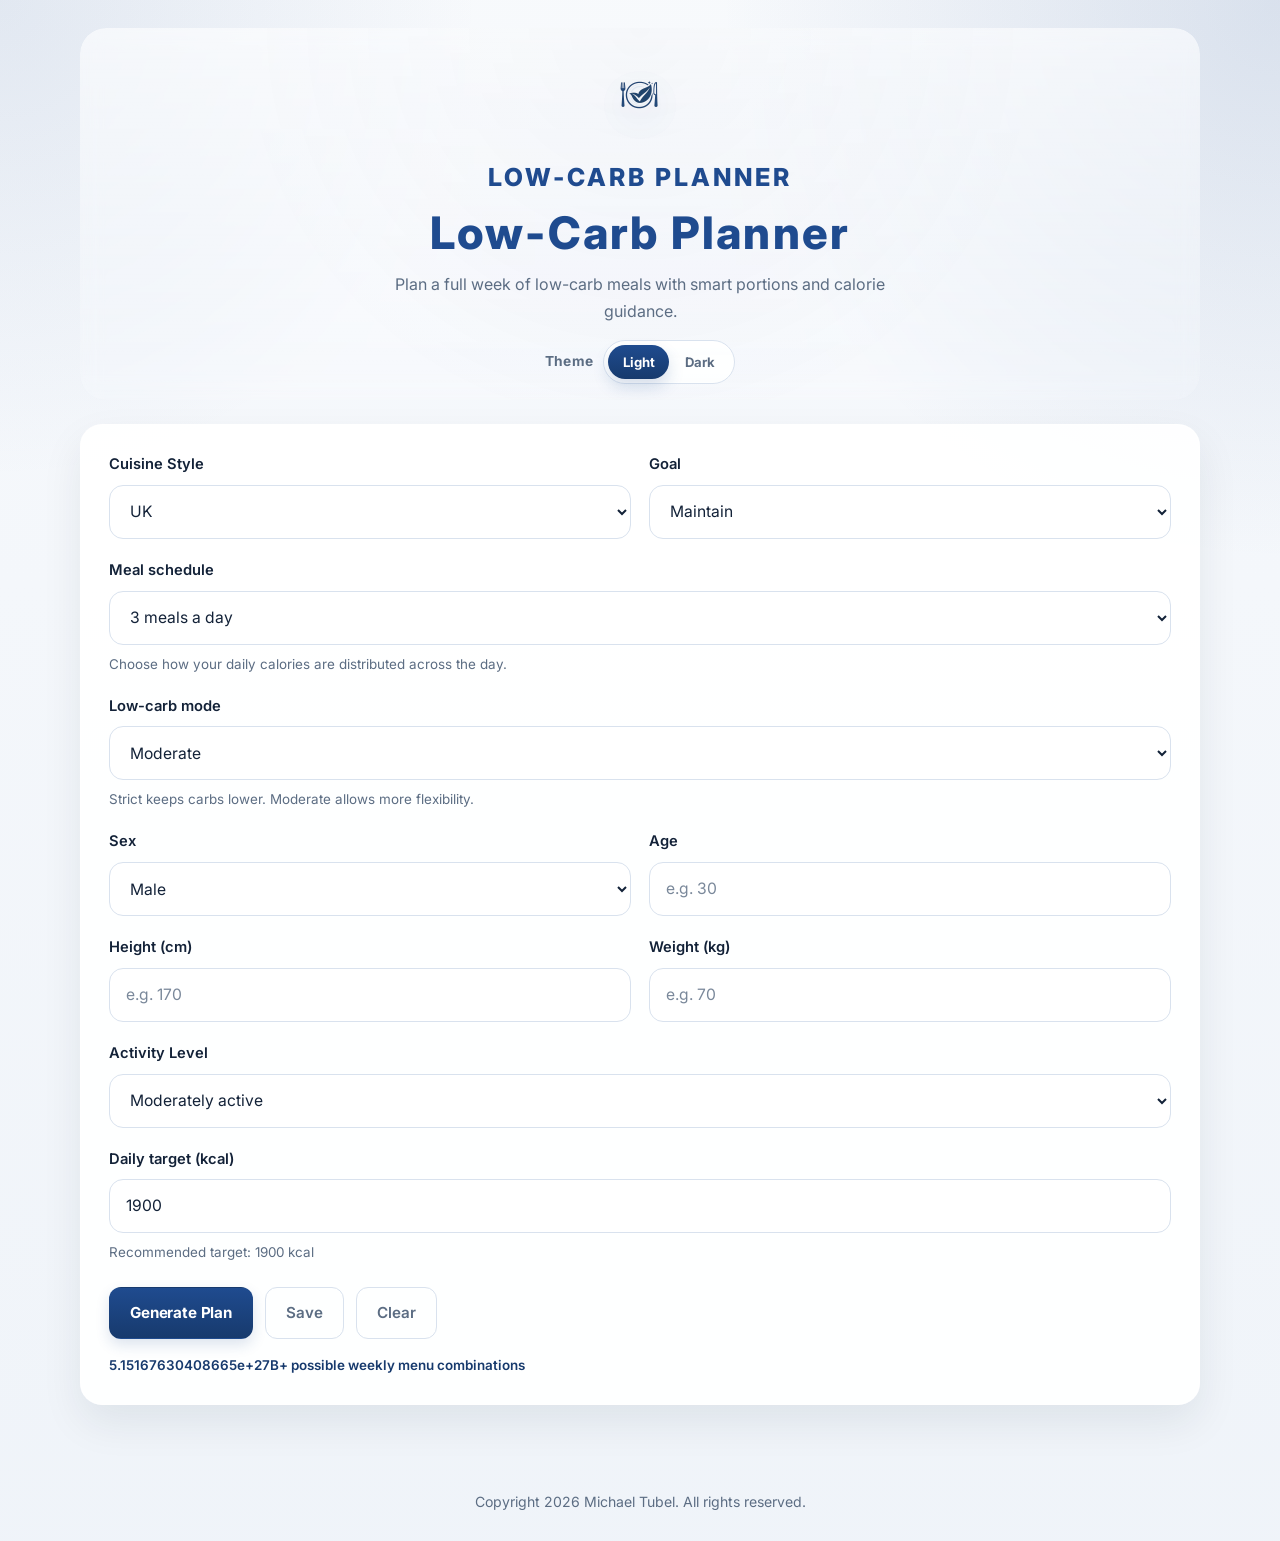
==== index.html @ 9870ae58 "Add files via upload" ====
<!doctype html>
<html lang="en">
<head>
  <meta charset="UTF-8">
  <meta name="viewport" content="width=device-width, initial-scale=1.0, viewport-fit=cover">
  <title>Low-Carb Weekly Planner</title>

  <!-- PWA Manifest -->
  <link rel="manifest" href="manifest.json">
  <meta name="theme-color" content="#1f4b8f">

  <!-- iOS PWA Support -->
  <meta name="apple-mobile-web-app-capable" content="yes">
  <meta name="apple-mobile-web-app-status-bar-style" content="black-translucent">
  <meta name="apple-mobile-web-app-title" content="LC Planner">
  <link rel="apple-touch-icon" href="icon.png">
  <link rel="preconnect" href="https://fonts.googleapis.com">
  <link rel="preconnect" href="https://fonts.gstatic.com" crossorigin>
  <link href="https://fonts.googleapis.com/css2?family=Inter:wght@400;500;600;700;800&display=swap" rel="stylesheet">
  <link rel="stylesheet" href="styles.css">
</head>
<body>
  <main class="app-shell">
    <header class="hero">
      <p class="eyebrow">
        <img src="icon.png" alt="Planner icon" class="eyebrow-icon">
        <span>Low-Carb Planner</span>
      </p>
      <h1></h1>
      <p class="subtitle">
        Plan a full week of low-carb meals with smart portions and calorie guidance.
      </p>

      <div class="theme-toggle" role="group" aria-label="Theme">
        <span class="theme-toggle-label">Theme</span>
        <button id="themeToggle" type="button" class="theme-toggle-btn" aria-pressed="false">
          <span class="theme-toggle-track">
            <span class="theme-toggle-option theme-light">Light</span>
            <span class="theme-toggle-option theme-dark">Dark</span>
            <span class="theme-toggle-thumb" aria-hidden="true"></span>
          </span>
        </button>
      </div>

    </header>

    <section class="controls" aria-label="Planner controls">
      <div class="controls-row">
        <div class="field-group">
          <label for="country">Cuisine Style</label>
          <select id="country" name="country">
            <option value="Australia">Australia</option>
            <option value="Canada">Canada</option>
            <option value="China">China</option>
            <option value="India">India</option>
            <option value="Japan">Japan</option>
            <option value="Korean">Korean</option>
            <option value="Mediterranean">Mediterranean</option>
            <option value="Philippines">Philippines</option>
            <option value="US">US</option>
            <option value="UK" selected>UK</option>
          </select>
        </div>

        <div class="field-group">
          <label for="goal">Goal</label>
          <select id="goal" name="goal">
            <option value="Lose weight">Lose weight</option>
            <option value="Maintain" selected>Maintain</option>
            <option value="Gain muscle">Gain muscle</option>
          </select>
        </div>
      </div>



      <div class="controls-row single-column">
        <div class="field-group">
          <label for="mealSchedule">Meal schedule</label>
          <select id="mealSchedule" name="mealSchedule">
            <option value="3" selected>3 meals a day</option>
            <option value="2">2 meals a day</option>
            <option value="1">OMAD (1 meal a day)</option>
          </select>
          <p class="hint" id="mealScheduleHint">Choose how your daily calories are distributed across the day.</p>
        </div>
      </div>

      <div class="controls-row single-column">
        <div class="field-group">
          <label for="carbMode">Low-carb mode</label>
          <select id="carbMode" name="carbMode">
            <option value="strict">Strict</option>
            <option value="moderate" selected>Moderate</option>
          </select>
          <p class="hint" id="carbModeHint">Strict keeps carbs lower. Moderate allows more flexibility.</p>
        </div>
      </div>


      <div class="controls-row">
        <div class="field-group">
          <label for="sex">Sex</label>
          <select id="sex" name="sex">
            <option value="male">Male</option>
            <option value="female">Female</option>
          </select>
        </div>

        <div class="field-group">
          <label for="age">Age</label>
          <input id="age" name="age" type="number" min="15" max="80" step="1" placeholder="e.g. 30">
        </div>
      </div>

      <div class="controls-row">
        <div class="field-group">
          <label for="height">Height (cm)</label>
          <input id="height" name="height" type="number" min="120" max="230" step="1" placeholder="e.g. 170">
        </div>

        <div class="field-group">
          <label for="weight">Weight (kg)</label>
          <input id="weight" name="weight" type="number" min="35" max="250" step="0.1" placeholder="e.g. 70">
        </div>
      </div>

      <div class="controls-row single-column">
        <div class="field-group">
          <label for="activity">Activity Level</label>
          <select id="activity" name="activity">
            <option value="1.2">Sedentary</option>
            <option value="1.375">Lightly active</option>
            <option value="1.55" selected>Moderately active</option>
            <option value="1.725">Very active</option>
          </select>
        </div>
      </div>

      <div id="bmiResult" class="bmi-result hidden" aria-live="polite"></div>

      <div class="controls-row single-column">
        <div class="field-group">
          <label for="dailyTarget">Daily target (kcal)</label>
          <input
            id="dailyTarget"
            name="dailyTarget"
            type="number"
            min="1000"
            max="3500"
            step="10"
            placeholder="Auto-calculated based on your goal"
          >
          <p class="hint" id="recommendedTargetText">We’ll suggest a calorie target based on your goal.</p>
        </div>
      </div>

      <div class="button-row">
        <button id="generateBtn" type="button">Generate Plan</button>
        <button id="savePrefBtn" type="button" class="secondary">Save</button>
        <button id="clearPrefBtn" type="button" class="secondary">Clear</button>
      </div>
      <p class="hint plan-count-hint" id="planCountHint">100+ possible weekly menu combinations</p>
    </section>

    <div class="day-filter hidden" id="dayFilter">
      <button class="filter-btn active" data-day="All">All Week</button>
      <button class="filter-btn" data-day="Monday">Mon</button>
      <button class="filter-btn" data-day="Tuesday">Tue</button>
      <button class="filter-btn" data-day="Wednesday">Wed</button>
      <button class="filter-btn" data-day="Thursday">Thu</button>
      <button class="filter-btn" data-day="Friday">Fri</button>
      <button class="filter-btn" data-day="Saturday">Sat</button>
      <button class="filter-btn" data-day="Sunday">Sun</button>
    </div>

    <section id="summary" class="summary hidden" aria-live="polite"></section>

    <section id="macroSummary" class="macro-summary hidden" aria-live="polite"></section>
    <div id="printArea">
      <section id="planOutput" class="plan-grid"></section>
      <section id="groceryOutput" class="grocery hidden"></section>
    </div>
  </main>

  <footer class="site-footer">
    <p>Copyright 2026 Michael Tubel. All rights reserved.</p>
  </footer>

  <script src="app.js"></script>
  <script>
    if ('serviceWorker' in navigator) {
      window.addEventListener('load', () => {
        navigator.serviceWorker.register('./service-worker.js')
          .catch(err => console.warn('SW registration failed:', err));
      });
    }
  </script>
</body>
</html>
---- styles.css ----
:root {
  --bg: #f4f7fb;
  --bg-soft: #edf2f8;
  --surface: #ffffff;
  --surface-muted: #f7f9fc;
  --ink: #132238;
  --muted: #5c6d83;
  --muted-2: #7a889a;
  --line: #d9e2ee;
  --line-strong: #c8d5e4;
  --accent: #1f4b8f;
  --accent-strong: #173a6d;
  --accent-soft: #eef4ff;
  --shadow-sm: 0 8px 22px rgba(19, 34, 56, 0.05);
  --shadow-md: 0 18px 42px rgba(19, 34, 56, 0.08);
  --radius-lg: 22px;
  --radius-md: 16px;
  --radius-sm: 12px;
  --meal-breakfast-accent: #b5842c;
  --meal-lunch-accent: #2c7a58;
  --meal-dinner-accent: #355f9d;
}


:root[data-theme="dark"] {
  --bg: #0d1522;
  --bg-soft: #152033;
  --surface: #132033;
  --surface-muted: #19283d;
  --ink: #edf3ff;
  --muted: #9fb0c8;
  --muted-2: #7e90a9;
  --line: #273650;
  --line-strong: #354867;
  --accent: #7daeff;
  --accent-strong: #5f96ef;
  --accent-soft: #182742;
  --shadow-sm: 0 10px 24px rgba(0, 0, 0, 0.28);
  --shadow-md: 0 20px 48px rgba(0, 0, 0, 0.34);
  --meal-breakfast-accent: #d7a448;
  --meal-lunch-accent: #4fb48a;
  --meal-dinner-accent: #7daeff;
}

* {
  box-sizing: border-box;
}

html {
  scroll-behavior: smooth;
}

body {
  margin: 0;
  min-height: 100vh;
  font-family: "Inter", sans-serif;
  color: var(--ink);
  background:
    radial-gradient(circle at top left, color-mix(in srgb, var(--accent) 10%, transparent), transparent 24%),
    radial-gradient(circle at top right, color-mix(in srgb, var(--accent) 14%, transparent), transparent 28%),
    linear-gradient(180deg, color-mix(in srgb, var(--bg) 70%, white 30%) 0%, var(--bg) 38%, color-mix(in srgb, var(--bg-soft) 65%, var(--bg) 35%) 100%);
  line-height: 1.55;
  transition: background-color 180ms ease, color 180ms ease;
}

.app-shell {
  width: min(1120px, calc(100vw - 32px));
  margin: 28px auto 40px;
}

.hero {
  position: relative;
  overflow: hidden;
  padding: 22px 14px 16px;
  margin-bottom: 24px;
  text-align: center;
  border-radius: 26px;
  backdrop-filter: saturate(115%) blur(10px);
  -webkit-backdrop-filter: saturate(115%) blur(10px);
}

.hero::before {
  content: "";
  position: absolute;
  inset: 0;
  border-radius: inherit;
  background:
    linear-gradient(180deg, rgba(255, 255, 255, 0.62), rgba(255, 255, 255, 0.18)),
    radial-gradient(circle at top center, rgba(31, 75, 143, 0.08), transparent 60%);
  pointer-events: none;
}

.hero > * {
  position: relative;
  z-index: 1;
}

.eyebrow {
  display: inline-flex;
  flex-direction: column;
  align-items: center;
  justify-content: center;
  gap: 12px;
  margin: 0 0 14px;
  letter-spacing: 0.12em;
  text-transform: uppercase;
  font-size: clamp(1.05rem, 2.4vw, 1.55rem);
  font-weight: 800;
  color: var(--accent);
}

.eyebrow-icon {
  width: 96px;
  height: 96px;
  padding: 0;
  object-fit: contain;
  opacity: 0.96;
  filter: drop-shadow(0 10px 20px rgba(31, 75, 143, 0.14));
}

.hero h1 {
  margin: 0;
  font-size: clamp(1.95rem, 3.8vw, 2.8rem);
  line-height: 1.04;
  font-weight: 800;
  letter-spacing: 0.05em;
  color: var(--accent);
}

.subtitle {
  margin: 14px auto 0;
  max-width: 54ch;
  font-size: 1rem;
  color: var(--muted);
  line-height: 1.66;
  text-align: center;
}

.controls,
.grocery,
.day-card,
.summary {
  background: rgba(255, 255, 255, 0.92);
  border: 1px solid rgba(255, 255, 255, 0.82);
  box-shadow: var(--shadow-md);
}

.controls {
  display: flex;
  flex-direction: column;
  gap: 20px;
  padding: 28px;
  border-radius: var(--radius-lg);
}

.controls-row {
  display: grid;
  grid-template-columns: repeat(2, minmax(0, 1fr));
  gap: 18px;
}

.controls-row.single-column {
  grid-template-columns: 1fr;
}

.field-group {
  display: flex;
  flex-direction: column;
  gap: 9px;
}

label {
  font-size: 0.92rem;
  font-weight: 600;
  color: var(--ink);
}

input,
select,
button {
  font: inherit;
}

input,
select {
  width: 100%;
  min-height: 54px;
  padding: 0 16px;
  border-radius: 14px;
  border: 1px solid var(--line);
  background: var(--surface);
  color: var(--ink);
  font-size: 0.98rem;
  transition: border-color 140ms ease, box-shadow 140ms ease, background-color 140ms ease;
}

input::placeholder {
  color: var(--muted-2);
}

input:hover,
select:hover {
  border-color: var(--line-strong);
}

input:focus,
select:focus,
button:focus-visible {
  outline: none;
  border-color: rgba(31, 75, 143, 0.46);
  box-shadow: 0 0 0 4px rgba(31, 75, 143, 0.11);
}

.hint {
  margin: 0;
  font-size: 0.84rem;
  color: var(--muted);
}

.plan-count-hint {
  margin-top: -4px;
  font-weight: 600;
  color: var(--accent-strong);
}

.button-row {
  display: flex;
  flex-wrap: wrap;
  gap: 12px;
  padding-top: 4px;
}

button {
  min-height: 52px;
  padding: 0 20px;
  border-radius: 12px;
  border: 1px solid transparent;
  background: var(--accent);
  color: #fff;
  font-size: 0.95rem;
  font-weight: 600;
  cursor: pointer;
  box-shadow: 0 6px 14px rgba(31, 75, 143, 0.15);
  transition: transform 140ms ease, box-shadow 140ms ease, opacity 140ms ease, background-color 140ms ease;
}

#generateBtn {
  font-weight: 700;
  letter-spacing: -0.01em;
  background: linear-gradient(180deg, var(--accent), var(--accent-strong));
}

button:hover:not(:disabled) {
  transform: translateY(-1px);
  box-shadow: 0 10px 18px rgba(31, 75, 143, 0.18);
}

button:disabled {
  opacity: 0.45;
  cursor: not-allowed;
  box-shadow: none;
}

button.secondary {
  background: transparent;
  border: 1px solid var(--line);
  color: var(--muted);
  box-shadow: none;
}

button.secondary:hover:not(:disabled) {
  border-color: var(--accent);
  color: var(--accent);
  background: var(--accent-soft);
  box-shadow: none;
}

.summary {
  margin-top: 24px;
  padding: 14px 18px;
  border-radius: 16px;
  color: var(--accent-strong);
  font-size: 0.94rem;
  font-weight: 600;
}

.plan-grid {
  margin-top: 24px;
  display: grid;
  grid-template-columns: repeat(auto-fit, minmax(300px, 1fr));
  gap: 18px;
}

.day-card {
  position: relative;
  overflow: hidden;
  display: flex;
  flex-direction: column;
  gap: 14px;
  padding: 24px;
  border-radius: var(--radius-lg);
}

.day-card::before {
  content: "";
  position: absolute;
  inset: 0 auto 0 0;
  width: 4px;
  background: linear-gradient(180deg, rgba(31, 75, 143, 0.9), rgba(31, 75, 143, 0.22));
}

.day-card h3 {
  margin: 0;
  padding-right: 18px;
  font-size: clamp(1.35rem, 2vw, 1.65rem);
  line-height: 1.18;
  letter-spacing: -0.03em;
  font-weight: 700;
}

.meal-block {
  position: relative;
  margin: 0;
  padding: 16px;
  border: 1px solid var(--line);
  border-radius: 18px;
  background: #ffffff;
  box-shadow: 0 1px 0 rgba(255, 255, 255, 0.75);
}

.meal-block::before {
  content: "";
  position: absolute;
  inset: 0 0 auto 0;
  height: 3px;
  border-radius: 18px 18px 0 0;
  background: var(--line-strong);
}

.meal-block.breakfast {
  background: linear-gradient(180deg, rgba(245, 238, 220, 0.44), rgba(255, 255, 255, 0.98) 52%);
}

.meal-block.lunch {
  background: linear-gradient(180deg, rgba(225, 242, 233, 0.5), rgba(255, 255, 255, 0.98) 52%);
}

.meal-block.dinner {
  background: linear-gradient(180deg, rgba(230, 238, 252, 0.55), rgba(255, 255, 255, 0.98) 52%);
}

.meal-block.breakfast::before {
  background: var(--meal-breakfast-accent);
}

.meal-block.lunch::before {
  background: var(--meal-lunch-accent);
}

.meal-block.dinner::before {
  background: var(--meal-dinner-accent);
}

.meal-header {
  display: flex;
  align-items: center;
  gap: 12px;
  margin-bottom: 10px;
  font-size: 1rem;
  font-weight: 700;
  letter-spacing: -0.01em;
}



.meal-name {
  margin: 0;
  font-size: 1rem;
  line-height: 1.65;
  color: var(--ink);
}

.meal-meta {
  margin-top: 12px;
  display: flex;
  flex-wrap: wrap;
  gap: 8px;
}

.meta-pill {
  display: inline-flex;
  align-items: center;
  min-height: 34px;
  padding: 0 12px;
  border-radius: 999px;
  background: rgba(243, 246, 251, 0.92);
  color: var(--muted);
  font-size: 0.83rem;
  font-weight: 600;
  letter-spacing: -0.01em;
  border: 1px solid rgba(217, 226, 238, 0.75);
}

.daily-total {
  margin-top: 2px;
  padding: 16px 18px;
  border-radius: 18px;
  border: 1px solid var(--line);
  background: linear-gradient(180deg, rgba(255,255,255,0.98), rgba(238,244,255,0.68));
}

.daily-total-value {
  margin: 0;
  font-size: 1.05rem;
  font-weight: 800;
  letter-spacing: -0.02em;
}

.daily-total-status {
  margin: 6px 0 0;
  font-size: 0.84rem;
  font-weight: 600;
}

.daily-total-status.within {
  color: #1f6b45;
}

.daily-total-status.over {
  color: #9b4f18;
}

.grocery {
  margin-top: 28px;
  padding: 22px;
  border-radius: var(--radius-lg);
}

.grocery h2 {
  margin: 0 0 16px;
  font-size: clamp(1.4rem, 2vw, 1.7rem);
  line-height: 1.2;
  letter-spacing: -0.02em;
}

.grocery-grid {
  display: grid;
  grid-template-columns: repeat(auto-fit, minmax(200px, 1fr));
  gap: 18px;
}

.grocery-col {
  padding: 16px;
  border: 1px solid var(--line);
  border-radius: var(--radius-md);
  background: var(--surface-muted);
}

.grocery-col h3 {
  margin: 0 0 10px;
  font-size: 1rem;
  font-weight: 700;
  letter-spacing: -0.01em;
}

.grocery-col ul {
  margin: 0;
  padding-left: 1.05rem;
  color: var(--muted);
  font-size: 0.93rem;
  line-height: 1.72;
}

.hidden {
  display: none;
}

.day-filter {
  display: flex;
  flex-wrap: wrap;
  gap: 8px;
  padding: 16px 0 4px;
  margin: 0 0 8px;
}

.filter-btn {
  padding: 8px 16px;
  min-height: auto;
  border: 1px solid var(--line-strong);
  border-radius: 999px;
  background: var(--surface);
  color: var(--muted);
  font-size: 0.85rem;
  font-weight: 600;
  cursor: pointer;
  box-shadow: none;
}

.filter-btn:hover {
  border-color: var(--accent);
  color: var(--accent);
  background: var(--accent-soft);
}

.filter-btn.active {
  background: var(--accent);
  border-color: var(--accent);
  color: #fff;
  box-shadow: 0 2px 8px rgba(31, 75, 143, 0.18);
}

.day-card-header {
  display: flex;
  align-items: center;
  justify-content: space-between;
  margin-bottom: 12px;
}

.day-card-header h3 {
  margin: 0;
}

.regen-btn {
  min-height: auto;
  padding: 7px 13px;
  border: 1px solid var(--line-strong);
  border-radius: 999px;
  background: var(--surface);
  color: var(--muted);
  font-size: 0.78rem;
  font-weight: 600;
  cursor: pointer;
  white-space: nowrap;
  box-shadow: none;
}

.regen-btn:hover {
  border-color: var(--accent);
  color: var(--accent);
  background: var(--accent-soft);
}

.grocery-add-row {
  display: flex;
  gap: 6px;
  margin-top: 10px;
}

.grocery-add-input {
  flex: 1;
  padding: 10px 12px;
  min-height: 40px;
  border: 1px solid var(--line-strong);
  border-radius: 10px;
  font-family: inherit;
  font-size: 0.83rem;
  color: var(--ink);
  background: var(--surface);
  outline: none;
}

.grocery-add-input:focus {
  border-color: var(--accent);
}

.grocery-add-btn {
  min-height: 40px;
  padding: 0 12px;
  border: 1px solid var(--accent);
  border-radius: 10px;
  background: var(--accent);
  color: #fff;
  font-size: 0.83rem;
  font-weight: 600;
  cursor: pointer;
}

.grocery-add-btn:hover {
  background: var(--accent-strong);
  border-color: var(--accent-strong);
}

@media print {
  body {
    background: #fff;
  }

  .hero,
  .controls,
  .day-filter,
  #summary,
  .regen-btn,
  .grocery-add-row {
    display: none !important;
  }

  .app-shell {
    width: 100%;
    max-width: 100%;
    padding: 0;
    box-shadow: none;
  }

  #printArea {
    display: block;
  }

  .plan-grid {
    display: grid;
    grid-template-columns: repeat(2, 1fr);
    gap: 12px;
  }

  .day-card {
    break-inside: avoid;
    box-shadow: none;
    border: 1px solid #ccc;
    border-radius: 8px;
    padding: 12px;
  }

  .grocery {
    display: block !important;
    box-shadow: none;
    border: 1px solid #ccc;
  }

  .grocery-grid {
    display: grid;
    grid-template-columns: repeat(2, 1fr);
    gap: 12px;
  }

  a,
  button {
    display: none !important;
  }
}

@media (max-width: 1024px) {
  .app-shell {
    width: min(100vw - 24px, 1080px);
  }

  .plan-grid {
    grid-template-columns: repeat(auto-fit, minmax(280px, 1fr));
  }
}

@media (max-width: 820px) {
  .app-shell {
    margin: 18px auto 30px;
  }

  .controls-row {
    grid-template-columns: 1fr;
  }
}

@media (max-width: 640px) {
  body {
    line-height: 1.5;
  }

  .app-shell {
    width: min(100vw - 16px, 100%);
    margin: 12px auto 22px;
  }

  .hero {
    padding: 18px 10px 14px;
    margin-bottom: 20px;
  }

  .eyebrow {
    gap: 10px;
    margin-bottom: 10px;
    font-size: 1rem;
  }

  .eyebrow-icon {
    width: 72px;
    height: 72px;
  }

  .hero h1 {
    font-size: 1.9rem;
    letter-spacing: 0.04em;
  }

  .subtitle {
    margin-top: 12px;
    font-size: 0.95rem;
  }

  .controls,
  .day-card,
  .grocery {
    padding: 18px;
    border-radius: 20px;
  }

  .button-row {
    display: grid;
    grid-template-columns: 1fr;
  }

  .button-row button {
    width: 100%;
  }

  .plan-grid,
  .grocery-grid {
    grid-template-columns: 1fr;
    gap: 14px;
  }

  .meal-block {
    padding: 15px 14px 14px;
    border-radius: 16px;
  }

  .meal-header {
    gap: 9px;
    margin-bottom: 8px;
    font-size: 0.95rem;
  }



  .meal-name {
    font-size: 0.96rem;
  }

  .meta-pill {
    font-size: 0.79rem;
  }

  .daily-total {
    padding: 13px 14px;
  }
}

/* Calculator fields */
input[type="number"]::-webkit-outer-spin-button,
input[type="number"]::-webkit-inner-spin-button {
  margin: 0;
}

button,
input,
select {
  -webkit-tap-highlight-color: transparent;
}

.summary.hidden,
.grocery.hidden,
.day-filter.hidden {
  display: none;
}

@media (max-width: 640px) {
  .summary {
    font-size: 0.9rem;
    padding: 13px 14px;
  }

  .day-card-header {
    align-items: flex-start;
    gap: 10px;
  }

  .regen-btn {
    padding-inline: 11px;
  }
}

.macro-summary {
  margin-top: 16px;
  display: grid;
  grid-template-columns: repeat(4, minmax(0, 1fr));
  gap: 12px;
}

.macro-card {
  padding: 16px;
  border-radius: var(--radius-md);
  background: rgba(255, 255, 255, 0.92);
  border: 1px solid rgba(255, 255, 255, 0.82);
  box-shadow: var(--shadow-sm);
}

.macro-label {
  margin: 0 0 8px;
  font-size: 0.8rem;
  font-weight: 600;
  color: var(--muted);
  letter-spacing: 0.02em;
  text-transform: uppercase;
}

.macro-value {
  margin: 0;
  font-size: 1.15rem;
  font-weight: 800;
  color: var(--ink);
  letter-spacing: -0.02em;
}

.macro-subtext {
  margin: 6px 0 0;
  font-size: 0.84rem;
  color: var(--muted);
}

.meal-header {
  display: flex;
  align-items: center;
  gap: 12px;
  margin-bottom: 10px;
  font-size: 1rem;
  font-weight: 700;
  letter-spacing: -0.01em;
}

.meal-icon {
  display: inline-grid;
  place-items: center;
  width: 38px;
  height: 38px;
  flex: 0 0 38px;
  border-radius: 12px;
  border: 1px solid rgba(19, 34, 56, 0.08);
  background: rgba(255,255,255,0.86);
  box-shadow: inset 0 1px 0 rgba(255,255,255,0.9);
}

.meal-icon svg {
  width: 18px;
  height: 18px;
  stroke: currentColor;
  stroke-width: 2;
  stroke-linecap: round;
  stroke-linejoin: round;
  fill: none;
}

.meal-block.breakfast .meal-icon {
  color: var(--meal-breakfast-accent);
  background: rgba(181, 132, 44, 0.14);
  border-color: rgba(19, 34, 56, 0.06);
}

.meal-block.lunch .meal-icon {
  color: var(--meal-lunch-accent);
  background: rgba(44, 122, 88, 0.14);
  border-color: rgba(19, 34, 56, 0.06);
}

.meal-block.dinner .meal-icon {
  color: var(--meal-dinner-accent);
  background: rgba(53, 95, 157, 0.15);
  border-color: rgba(19, 34, 56, 0.06);
}

@media (max-width: 820px) {
  .macro-summary {
    grid-template-columns: repeat(2, minmax(0, 1fr));
  }
}

@media (max-width: 640px) {
  .macro-summary {
    grid-template-columns: 1fr 1fr;
    gap: 10px;
    margin-top: 14px;
  }

  .macro-card {
    padding: 14px;
  }

  .macro-value {
    font-size: 1.02rem;
  }
}


.schedule-note {
  margin: 2px 0 0;
  font-size: 0.84rem;
  color: var(--muted);
}

@media (max-width: 640px) {
  .schedule-note {
    font-size: 0.8rem;
  }
}


.theme-toggle {
  margin-top: 16px;
  display: inline-flex;
  align-items: center;
  gap: 10px;
}

.theme-toggle-label {
  font-size: 0.86rem;
  font-weight: 700;
  color: var(--muted);
  letter-spacing: 0.02em;
}

.theme-toggle-btn {
  min-height: auto;
  padding: 0;
  border: 0;
  background: transparent;
  box-shadow: none;
}

.theme-toggle-btn:hover:not(:disabled) {
  transform: none;
  box-shadow: none;
}

.theme-toggle-track {
  position: relative;
  display: grid;
  grid-template-columns: 1fr 1fr;
  align-items: center;
  width: 132px;
  padding: 4px;
  border-radius: 999px;
  border: 1px solid var(--line);
  background: color-mix(in srgb, var(--surface) 88%, transparent);
  box-shadow: inset 0 1px 0 rgba(255, 255, 255, 0.45);
}

.theme-toggle-option {
  position: relative;
  z-index: 1;
  display: inline-flex;
  justify-content: center;
  align-items: center;
  min-height: 34px;
  font-size: 0.82rem;
  font-weight: 700;
  color: var(--muted);
  transition: color 160ms ease;
}

.theme-toggle-thumb {
  position: absolute;
  top: 4px;
  left: 4px;
  width: calc(50% - 4px);
  height: calc(100% - 8px);
  border-radius: 999px;
  background: linear-gradient(180deg, var(--accent), var(--accent-strong));
  box-shadow: 0 8px 16px rgba(31, 75, 143, 0.18);
  transition: transform 180ms ease;
}

:root[data-theme="light"] .theme-light,
:root:not([data-theme="dark"]) .theme-light,
:root[data-theme="dark"] .theme-dark {
  color: #ffffff;
}

:root[data-theme="dark"] .theme-toggle-thumb {
  transform: translateX(100%);
  box-shadow: 0 10px 18px rgba(0, 0, 0, 0.28);
}

:root[data-theme="dark"] .theme-toggle-track {
  box-shadow: inset 0 1px 0 rgba(255, 255, 255, 0.03);
}

:root[data-theme="dark"] .controls,
:root[data-theme="dark"] .grocery,
:root[data-theme="dark"] .day-card,
:root[data-theme="dark"] .summary,
:root[data-theme="dark"] .macro-card,
:root[data-theme="dark"] .bmi-result {
  background: rgba(19, 32, 51, 0.92);
  border-color: rgba(125, 174, 255, 0.08);
}

:root[data-theme="dark"] .hero::before {
  background:
    linear-gradient(180deg, rgba(255, 255, 255, 0.03), rgba(255, 255, 255, 0.01)),
    radial-gradient(circle at top center, rgba(125, 174, 255, 0.12), transparent 60%);
}

:root[data-theme="dark"] .hero h1 {
  color: #dce9ff;
}

:root[data-theme="dark"] input,
:root[data-theme="dark"] select,
:root[data-theme="dark"] .filter-btn,
:root[data-theme="dark"] .regen-btn,
:root[data-theme="dark"] .grocery-add-input {
  background: var(--surface-muted);
  color: var(--ink);
  border-color: var(--line);
}

:root[data-theme="dark"] button.secondary {
  color: var(--ink);
  border-color: var(--line);
  background: transparent;
}

:root[data-theme="dark"] .meal-block {
  border-color: var(--line);
  box-shadow: none;
}

:root[data-theme="dark"] .meal-block.breakfast {
  background: linear-gradient(180deg, rgba(215, 164, 72, 0.12), rgba(25, 40, 61, 0.96) 54%);
}

:root[data-theme="dark"] .meal-block.lunch {
  background: linear-gradient(180deg, rgba(79, 180, 138, 0.12), rgba(25, 40, 61, 0.96) 54%);
}

:root[data-theme="dark"] .meal-block.dinner {
  background: linear-gradient(180deg, rgba(125, 174, 255, 0.12), rgba(25, 40, 61, 0.96) 54%);
}

:root[data-theme="dark"] .meal-icon {
  background: rgba(255, 255, 255, 0.04);
  border-color: rgba(125, 174, 255, 0.12);
  box-shadow: none;
}

:root[data-theme="dark"] .meal-block.breakfast .meal-icon {
  background: rgba(215, 164, 72, 0.14);
}

:root[data-theme="dark"] .meal-block.lunch .meal-icon {
  background: rgba(79, 180, 138, 0.14);
}

:root[data-theme="dark"] .meal-block.dinner .meal-icon {
  background: rgba(125, 174, 255, 0.16);
}

:root[data-theme="dark"] .meta-pill,
:root[data-theme="dark"] .daily-total {
  background: rgba(255, 255, 255, 0.04);
  border-color: rgba(125, 174, 255, 0.12);
  color: var(--ink);
}

.bmi-result {
  margin-top: -4px;
  padding: 14px 16px;
  border-radius: 16px;
  background: rgba(255, 255, 255, 0.92);
  border: 1px solid var(--line);
  color: var(--muted);
  box-shadow: var(--shadow-sm);
}

.bmi-result strong {
  color: var(--ink);
}

.bmi-value-row {
  display: flex;
  align-items: center;
  justify-content: space-between;
  gap: 12px;
  margin-bottom: 6px;
}

.bmi-title {
  font-size: 0.84rem;
  font-weight: 700;
  letter-spacing: 0.03em;
  text-transform: uppercase;
  color: var(--muted);
}

.bmi-value {
  font-size: 1.05rem;
  font-weight: 800;
  color: var(--ink);
}

.bmi-suggestion {
  margin: 0;
  font-size: 0.9rem;
  line-height: 1.55;
}

.bmi-result.underweight {
  border-color: rgba(213, 170, 74, 0.55);
}

.bmi-result.normal {
  border-color: rgba(79, 180, 138, 0.55);
}

.bmi-result.overweight {
  border-color: rgba(217, 140, 76, 0.6);
}

.bmi-result.obese {
  border-color: rgba(217, 76, 76, 0.62);
}

.site-footer {
  width: min(1120px, calc(100vw - 32px));
  margin: 0 auto 28px;
  padding: 6px 8px 0;
  text-align: center;
}

.site-footer p {
  margin: 0;
  color: var(--muted);
  font-size: 0.88rem;
}

@media (max-width: 820px) {
  .macro-summary {
    grid-template-columns: repeat(2, minmax(0, 1fr));
  }
}

@media (max-width: 640px) {
  .theme-toggle {
    margin-top: 14px;
  }

  .theme-toggle-track {
    width: 124px;
  }

  .theme-toggle-option {
    min-height: 32px;
    font-size: 0.78rem;
  }

  .summary {
    font-size: 0.9rem;
    padding: 13px 14px;
  }

  .day-card-header {
    align-items: flex-start;
    gap: 10px;
  }

  .regen-btn {
    padding-inline: 11px;
  }

  .macro-summary {
    grid-template-columns: 1fr 1fr;
    gap: 10px;
    margin-top: 14px;
  }

  .macro-card {
    padding: 14px;
  }

  .macro-value {
    font-size: 1.02rem;
  }

  .schedule-note {
    font-size: 0.8rem;
  }

  .bmi-result {
    padding: 13px 14px;
    border-radius: 14px;
  }

  .bmi-value-row {
    align-items: flex-start;
    flex-direction: column;
    gap: 4px;
    margin-bottom: 8px;
  }

  .bmi-suggestion {
    font-size: 0.86rem;
  }

  .site-footer {
    width: min(100vw - 16px, 100%);
    margin-bottom: 22px;
  }

  .site-footer p {
    font-size: 0.82rem;
  }
}
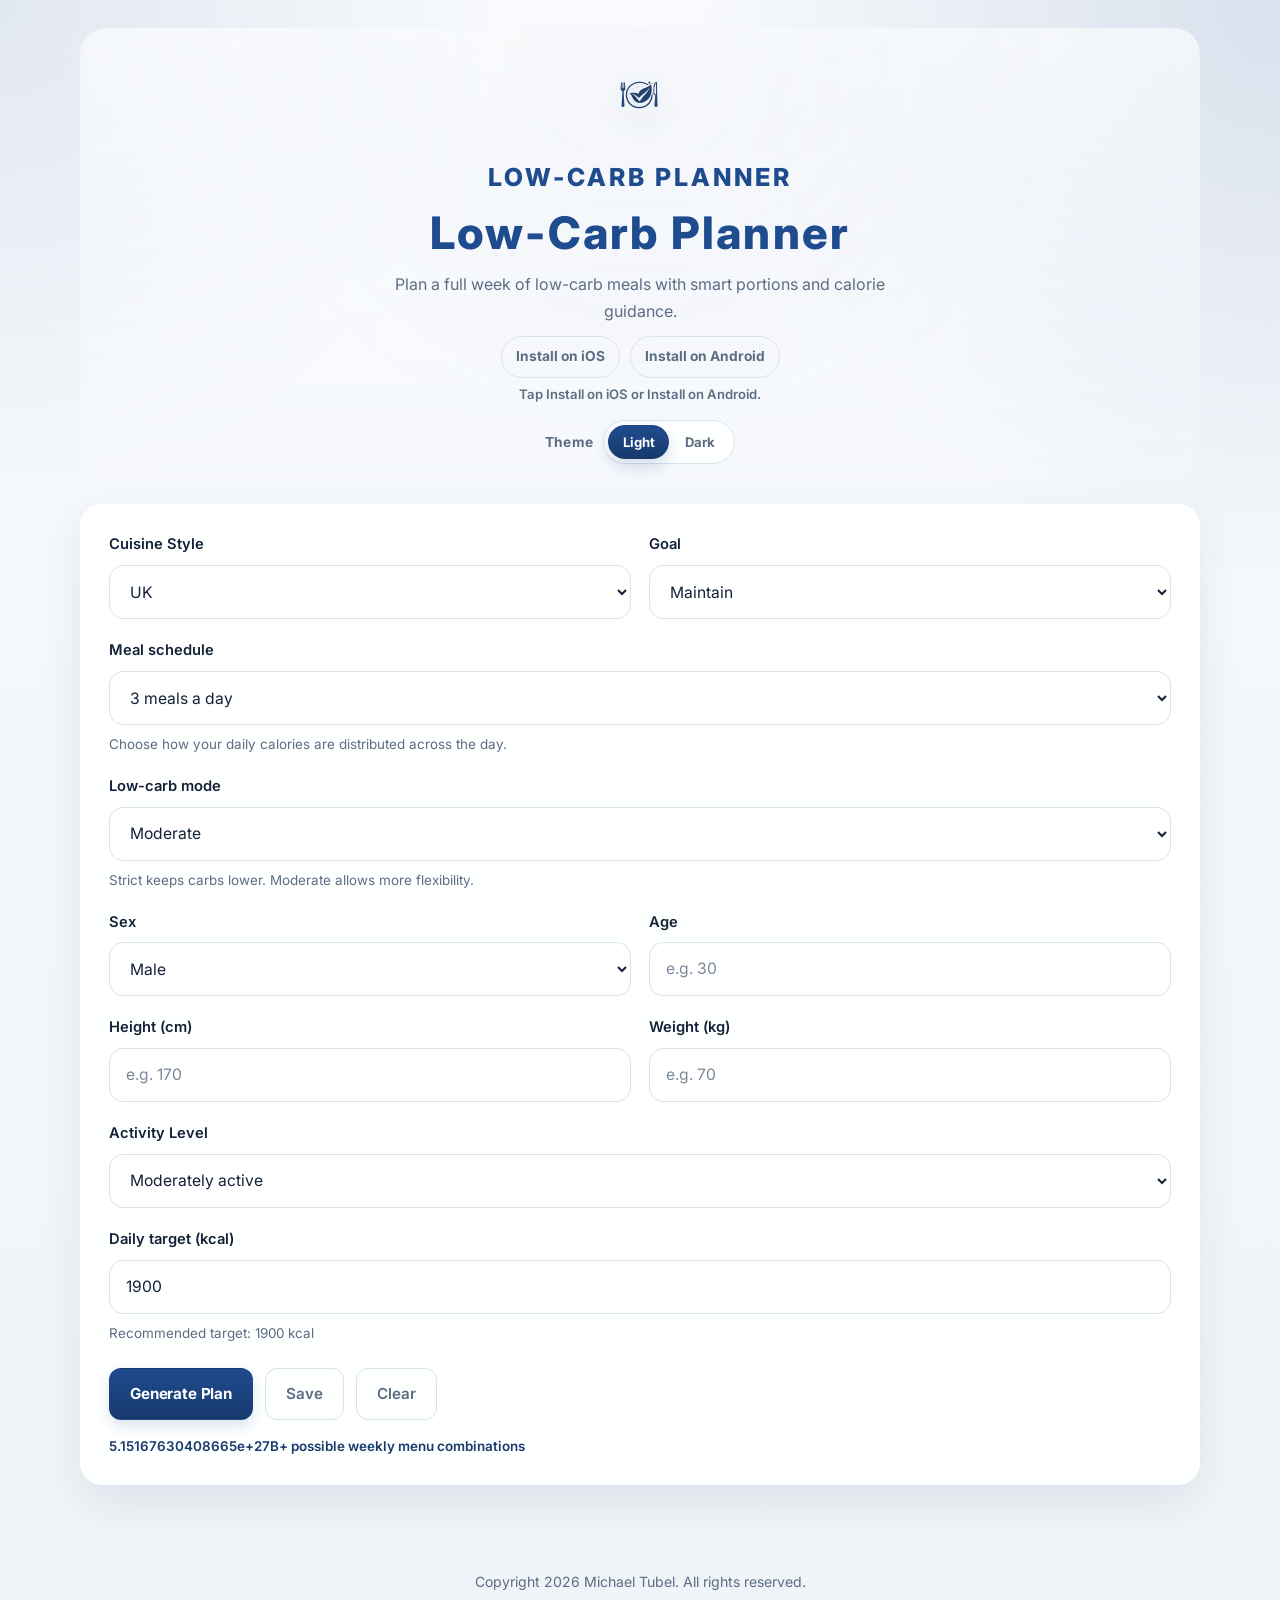
==== commit 084dd2ba: "Add visible iOS and Android install buttons" ====
--- a/index.html
+++ b/index.html
@@ -4,12 +4,8 @@
   <meta charset="UTF-8">
   <meta name="viewport" content="width=device-width, initial-scale=1.0, viewport-fit=cover">
   <title>Low-Carb Weekly Planner</title>
-
-  <!-- PWA Manifest -->
   <link rel="manifest" href="manifest.json">
   <meta name="theme-color" content="#1f4b8f">
-
-  <!-- iOS PWA Support -->
   <meta name="apple-mobile-web-app-capable" content="yes">
   <meta name="apple-mobile-web-app-status-bar-style" content="black-translucent">
   <meta name="apple-mobile-web-app-title" content="LC Planner">
@@ -30,6 +26,15 @@
       <p class="subtitle">
         Plan a full week of low-carb meals with smart portions and calorie guidance.
       </p>
+      <p class="ios-install-hint hidden" id="iosInstallHint" role="status" aria-live="polite">
+        iPhone tip: Open in Safari, tap Share, then Add to Home Screen.
+        <button id="dismissIosInstallHint" type="button" class="hint-dismiss" aria-label="Dismiss install tip">Dismiss</button>
+      </p>
+      <div class="install-actions" aria-label="Install actions">
+        <button id="installIosBtn" type="button" class="secondary install-btn">Install on iOS</button>
+        <button id="installAndroidBtn" type="button" class="secondary install-btn">Install on Android</button>
+      </div>
+      <p class="install-status" id="installStatus" aria-live="polite"></p>
 
       <div class="theme-toggle" role="group" aria-label="Theme">
         <span class="theme-toggle-label">Theme</span>
--- a/styles.css
+++ b/styles.css
@@ -136,6 +136,69 @@
   text-align: center;
 }
 
+.ios-install-hint {
+  margin: 14px auto 0;
+  width: min(680px, 100%);
+  padding: 10px 12px;
+  border: 1px solid color-mix(in srgb, var(--accent) 22%, var(--line));
+  border-radius: 12px;
+  background: color-mix(in srgb, var(--accent-soft) 70%, #ffffff 30%);
+  color: var(--accent-strong);
+  font-size: 0.86rem;
+  font-weight: 600;
+  display: flex;
+  align-items: center;
+  justify-content: center;
+  flex-wrap: wrap;
+  gap: 10px;
+}
+
+.hint-dismiss {
+  min-height: 30px;
+  padding: 0 10px;
+  border-radius: 999px;
+  border: 1px solid var(--line);
+  background: var(--surface);
+  color: var(--muted);
+  font-size: 0.78rem;
+  font-weight: 600;
+  box-shadow: none;
+}
+
+.hint-dismiss:hover:not(:disabled) {
+  transform: none;
+  box-shadow: none;
+  border-color: var(--accent);
+  color: var(--accent);
+}
+
+.install-actions {
+  margin: 12px auto 2px;
+  width: min(680px, 100%);
+  display: flex;
+  gap: 10px;
+  justify-content: center;
+  flex-wrap: wrap;
+}
+
+.install-btn {
+  min-height: 42px;
+  padding: 0 14px;
+  border-radius: 999px;
+  font-size: 0.86rem;
+  font-weight: 700;
+}
+
+.install-status {
+  margin: 6px auto 0;
+  min-height: 1.2em;
+  width: min(680px, 100%);
+  text-align: center;
+  color: var(--muted);
+  font-size: 0.82rem;
+  font-weight: 600;
+}
+
 .controls,
 .grocery,
 .day-card,
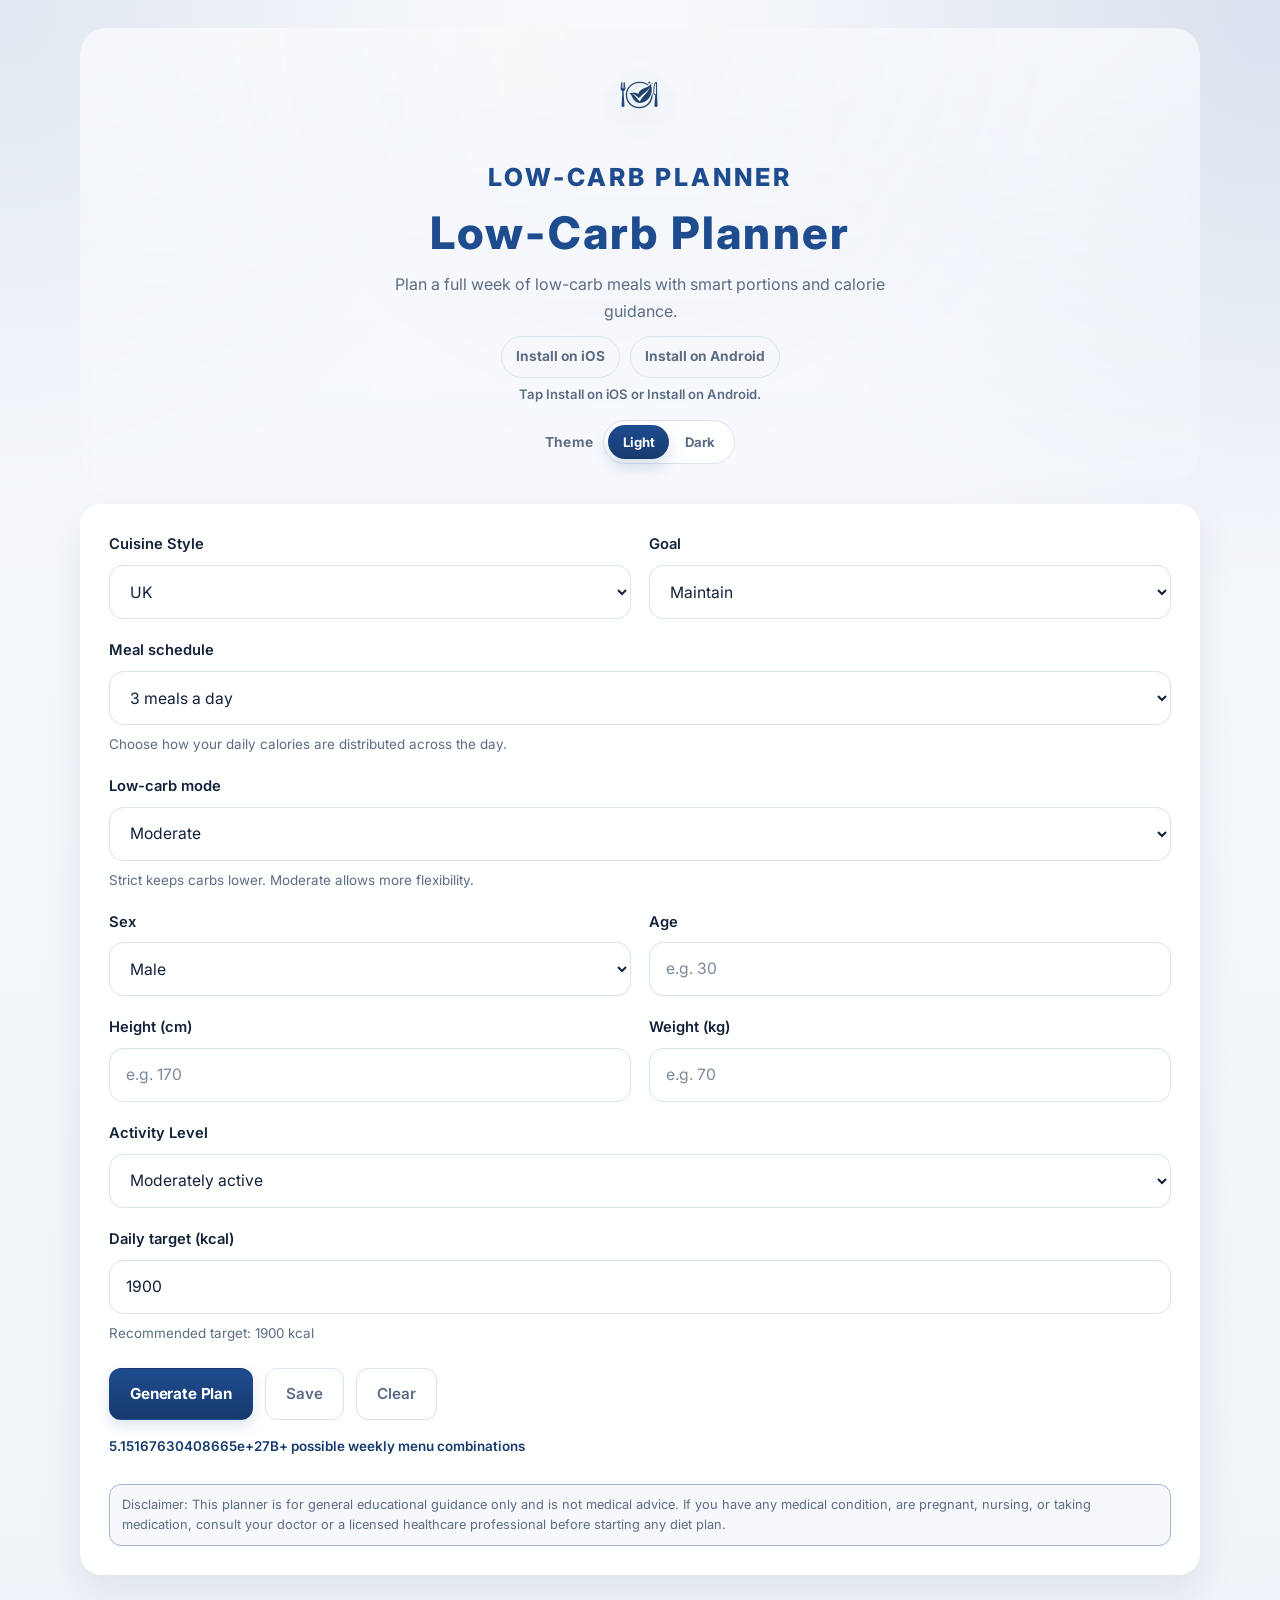
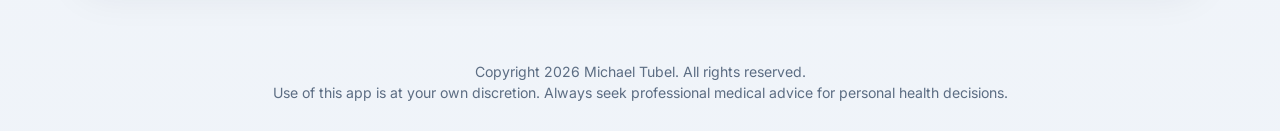
==== commit dd211499: "Add medical guidance disclaimer for legal safety" ====
--- a/index.html
+++ b/index.html
@@ -14,6 +14,7 @@
   <link rel="preconnect" href="https://fonts.gstatic.com" crossorigin>
   <link href="https://fonts.googleapis.com/css2?family=Inter:wght@400;500;600;700;800&display=swap" rel="stylesheet">
   <link rel="stylesheet" href="styles.css">
+  <script src="https://cdn.sheetjs.com/xlsx-latest/package/dist/xlsx.full.min.js"></script>
 </head>
 <body>
   <main class="app-shell">
@@ -166,6 +167,10 @@
         <button id="clearPrefBtn" type="button" class="secondary">Clear</button>
       </div>
       <p class="hint plan-count-hint" id="planCountHint">100+ possible weekly menu combinations</p>
+      <p class="medical-disclaimer" role="note">
+        Disclaimer: This planner is for general educational guidance only and is not medical advice.
+        If you have any medical condition, are pregnant, nursing, or taking medication, consult your doctor or a licensed healthcare professional before starting any diet plan.
+      </p>
     </section>
 
     <div class="day-filter hidden" id="dayFilter">
@@ -182,6 +187,12 @@
     <section id="summary" class="summary hidden" aria-live="polite"></section>
 
     <section id="macroSummary" class="macro-summary hidden" aria-live="polite"></section>
+
+    <div class="export-row hidden" id="exportRow">
+      <button id="exportPdfBtn" type="button" class="secondary export-btn" disabled>Export PDF</button>
+      <button id="exportExcelBtn" type="button" class="secondary export-btn" disabled>Export Excel</button>
+    </div>
+
     <div id="printArea">
       <section id="planOutput" class="plan-grid"></section>
       <section id="groceryOutput" class="grocery hidden"></section>
@@ -190,6 +201,7 @@
 
   <footer class="site-footer">
     <p>Copyright 2026 Michael Tubel. All rights reserved.</p>
+    <p class="footer-disclaimer">Use of this app is at your own discretion. Always seek professional medical advice for personal health decisions.</p>
   </footer>
 
   <script src="app.js"></script>
--- a/styles.css
+++ b/styles.css
@@ -199,6 +199,22 @@
   font-weight: 600;
 }
 
+.export-row {
+  display: flex;
+  flex-wrap: wrap;
+  gap: 10px;
+  margin-top: 20px;
+  justify-content: flex-start;
+}
+
+.export-btn {
+  min-height: 42px;
+  padding: 0 20px;
+  border-radius: 12px;
+  font-size: 0.88rem;
+  font-weight: 700;
+}
+
 .controls,
 .grocery,
 .day-card,
@@ -284,6 +300,17 @@
   margin-top: -4px;
   font-weight: 600;
   color: var(--accent-strong);
+}
+
+.medical-disclaimer {
+  margin: 8px 0 0;
+  padding: 10px 12px;
+  border-radius: 12px;
+  border: 1px solid color-mix(in srgb, var(--line) 70%, var(--accent) 30%);
+  background: color-mix(in srgb, var(--surface-muted) 88%, var(--accent-soft) 12%);
+  color: var(--muted);
+  font-size: 0.8rem;
+  line-height: 1.55;
 }
 
 .button-row {
@@ -653,6 +680,7 @@
   .day-filter,
   #summary,
   .regen-btn,
+  .export-row,
   .grocery-add-row {
     display: none !important;
   }
@@ -1191,6 +1219,12 @@
   font-size: 0.88rem;
 }
 
+.footer-disclaimer {
+  margin-top: 4px;
+  font-size: 0.78rem;
+  line-height: 1.45;
+}
+
 @media (max-width: 820px) {
   .macro-summary {
     grid-template-columns: repeat(2, minmax(0, 1fr));
@@ -1267,5 +1301,9 @@
   .site-footer p {
     font-size: 0.82rem;
   }
-}
-
+
+  .footer-disclaimer {
+    font-size: 0.74rem;
+  }
+}
+
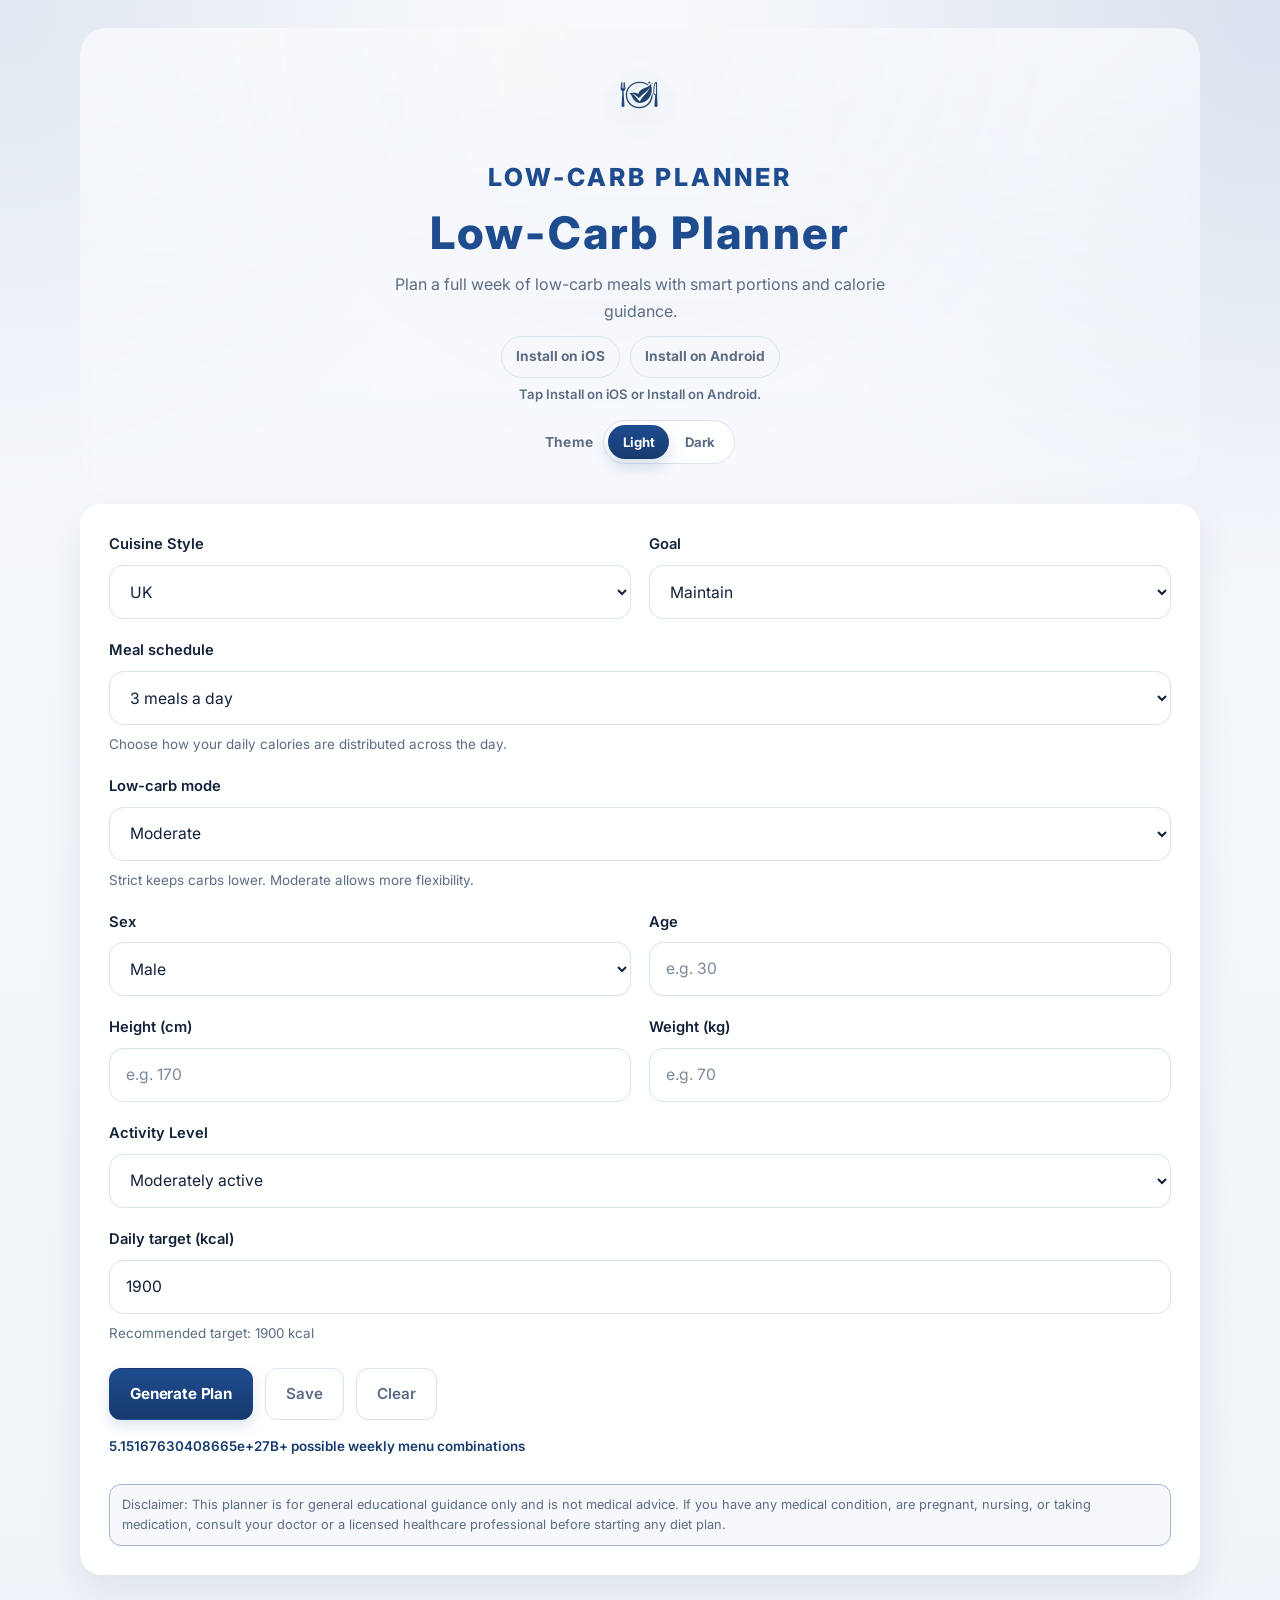
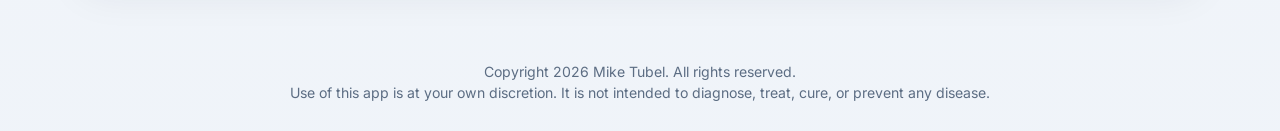
==== commit be204dd1: "Update footer disclaimer and branding" ====
--- a/index.html
+++ b/index.html
@@ -200,8 +200,8 @@
   </main>
 
   <footer class="site-footer">
-    <p>Copyright 2026 Michael Tubel. All rights reserved.</p>
-    <p class="footer-disclaimer">Use of this app is at your own discretion. Always seek professional medical advice for personal health decisions.</p>
+    <p>Copyright 2026 Mike Tubel. All rights reserved.</p>
+    <p class="footer-disclaimer">Use of this app is at your own discretion. It is not intended to diagnose, treat, cure, or prevent any disease.</p>
   </footer>
 
   <script src="app.js"></script>
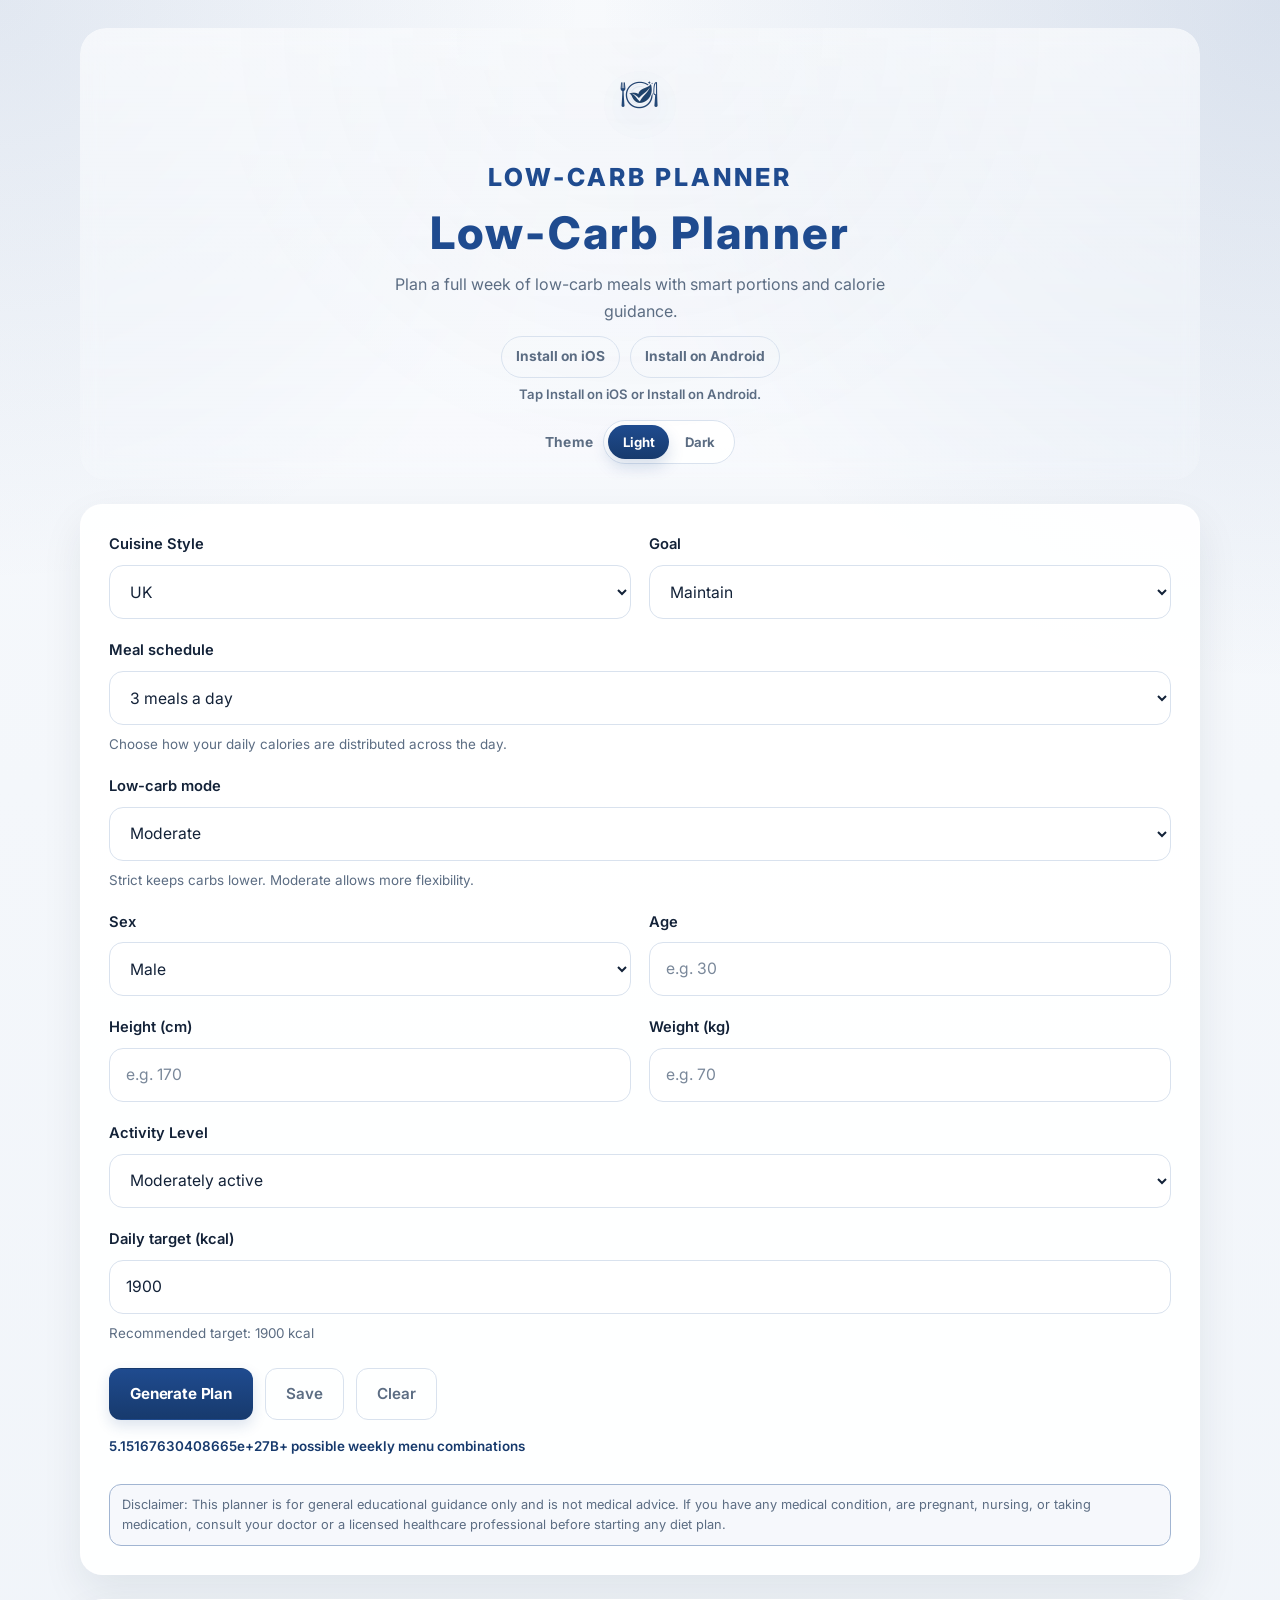
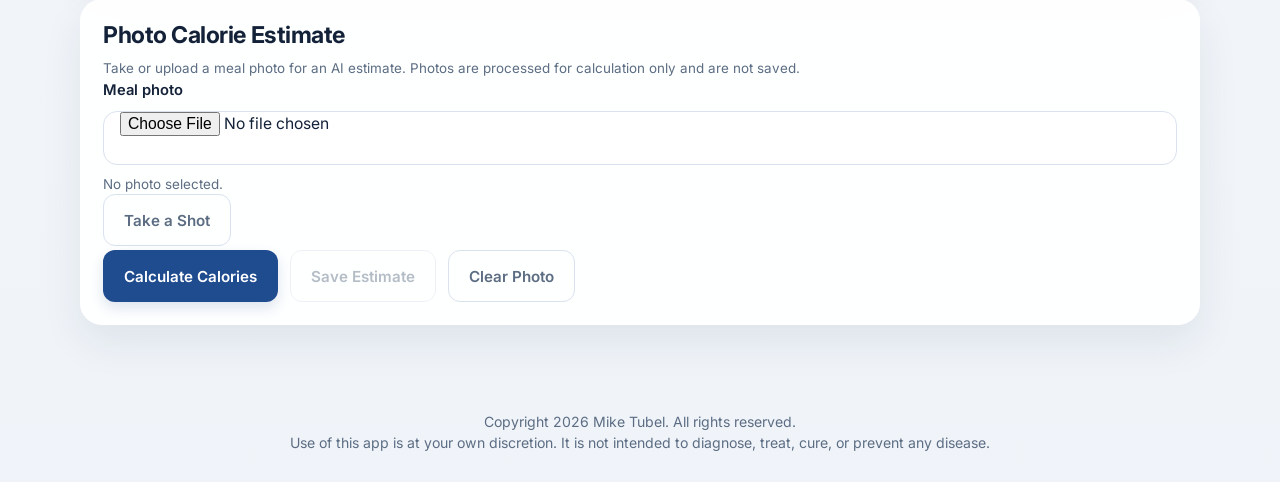
==== commit 0f4c18b4: "Add camera shot calorie estimate UI and analysis endpoint" ====
--- a/index.html
+++ b/index.html
@@ -173,6 +173,32 @@
       </p>
     </section>
 
+    <section class="photo-calorie" aria-label="Photo calorie estimate">
+      <h3>Photo Calorie Estimate</h3>
+      <p class="hint">Take or upload a meal photo for an AI estimate. Photos are processed for calculation only and are not saved.</p>
+
+      <div class="controls-row single-column">
+        <div class="field-group">
+          <label for="mealPhotoInput">Meal photo</label>
+          <input id="mealPhotoInput" type="file" accept="image/*" capture="environment">
+          <p class="hint" id="photoFileHint">No photo selected.</p>
+        </div>
+      </div>
+
+      <div class="button-row photo-input-row">
+        <button id="takeShotBtn" type="button" class="secondary">Take a Shot</button>
+      </div>
+
+      <div class="button-row">
+        <button id="analyzePhotoBtn" type="button">Calculate Calories</button>
+        <button id="savePhotoEstimateBtn" type="button" class="secondary" disabled>Save Estimate</button>
+        <button id="clearPhotoBtn" type="button" class="secondary">Clear Photo</button>
+      </div>
+
+      <div id="photoEstimateResult" class="photo-estimate-result hidden" aria-live="polite"></div>
+      <div id="savedPhotoEstimates" class="saved-photo-estimates hidden"></div>
+    </section>
+
     <div class="day-filter hidden" id="dayFilter">
       <button class="filter-btn active" data-day="All">All Week</button>
       <button class="filter-btn" data-day="Monday">Mon</button>
--- a/styles.css
+++ b/styles.css
@@ -374,6 +374,75 @@
   font-weight: 600;
 }
 
+.photo-calorie {
+  margin-top: 24px;
+  padding: 22px;
+  border-radius: var(--radius-lg);
+  background: rgba(255, 255, 255, 0.92);
+  border: 1px solid rgba(255, 255, 255, 0.82);
+  box-shadow: var(--shadow-md);
+}
+
+.photo-calorie h3 {
+  margin: 0 0 8px;
+  font-size: clamp(1.2rem, 2vw, 1.45rem);
+  line-height: 1.2;
+  letter-spacing: -0.02em;
+}
+
+.photo-input-row {
+  padding-top: 0;
+}
+
+.photo-estimate-result {
+  margin-top: 14px;
+  padding: 12px 14px;
+  border-radius: 12px;
+  border: 1px solid var(--line);
+  background: #ffffff;
+  color: var(--ink);
+}
+
+.photo-estimate-result.error {
+  border-color: rgba(155, 79, 24, 0.35);
+  background: rgba(155, 79, 24, 0.08);
+}
+
+.photo-estimate-main {
+  margin: 0;
+  font-size: 1rem;
+  font-weight: 700;
+  color: var(--accent-strong);
+}
+
+.photo-estimate-detail {
+  margin: 8px 0 0;
+  color: var(--muted);
+  font-size: 0.88rem;
+  line-height: 1.55;
+}
+
+.saved-photo-estimates {
+  margin-top: 14px;
+  padding: 12px 14px;
+  border-radius: 12px;
+  border: 1px solid var(--line);
+  background: #ffffff;
+}
+
+.saved-photo-estimates h4 {
+  margin: 0 0 8px;
+  font-size: 0.98rem;
+}
+
+.saved-photo-estimates ul {
+  margin: 0;
+  padding-left: 1.1rem;
+  color: var(--muted);
+  font-size: 0.86rem;
+  line-height: 1.65;
+}
+
 .plan-grid {
   margin-top: 24px;
   display: grid;
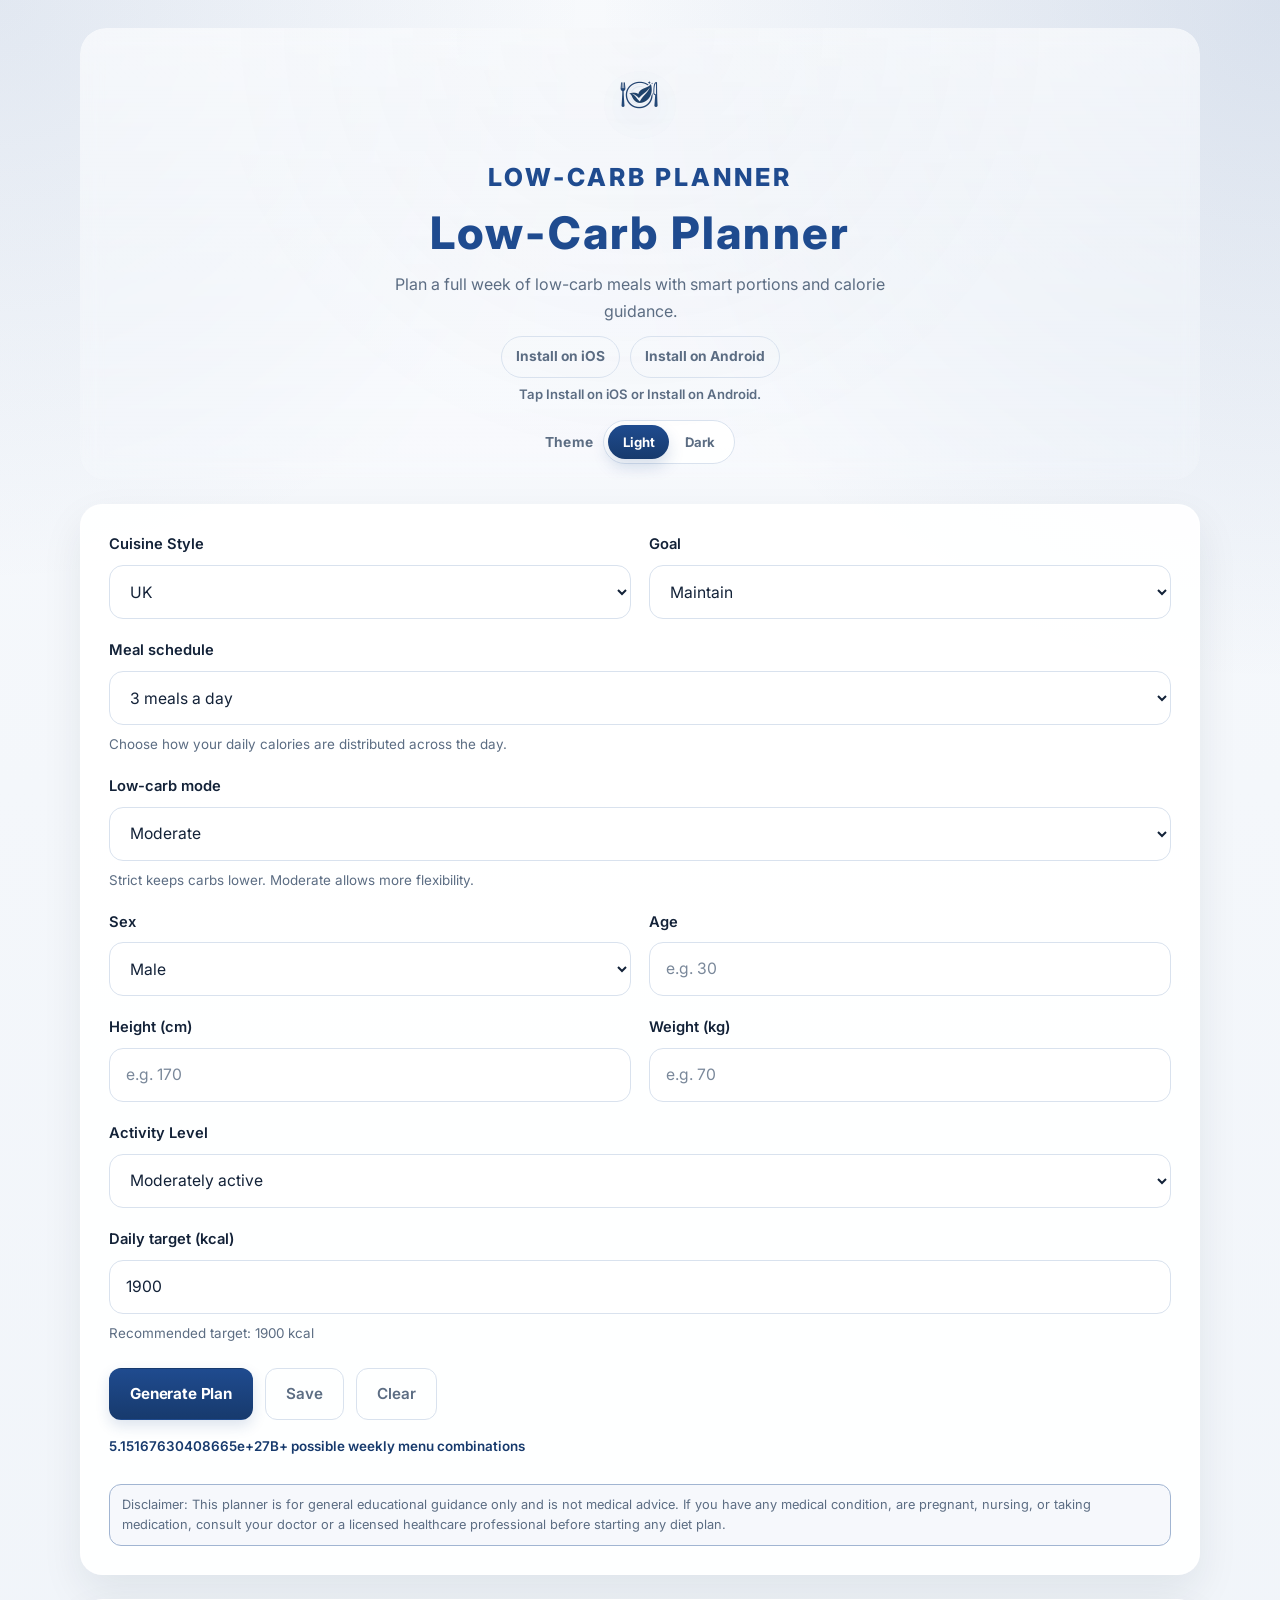
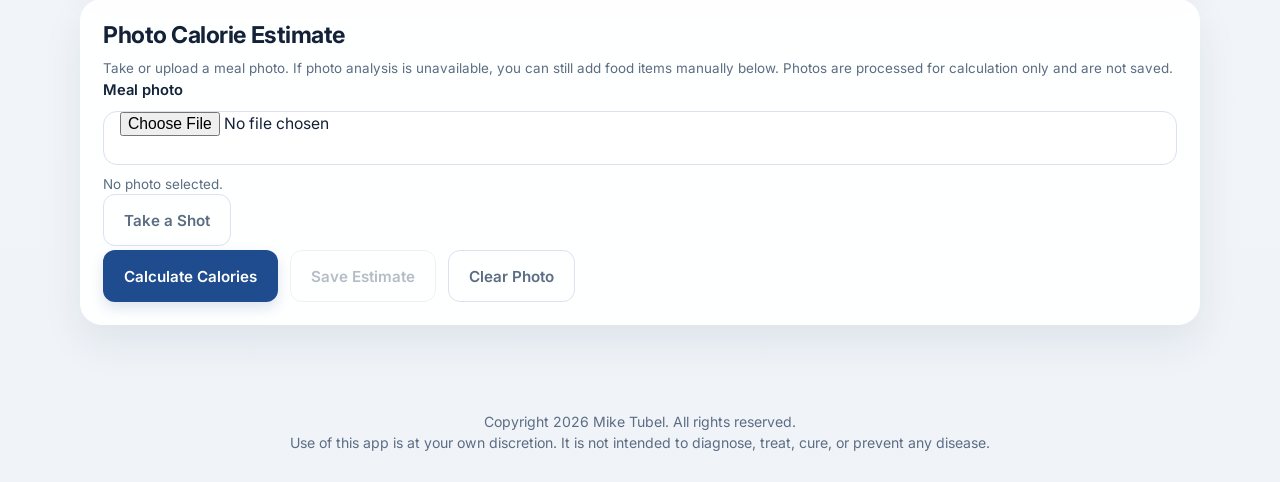
==== commit a27bfce2: "Improve camera fallback flow" ====
--- a/index.html
+++ b/index.html
@@ -175,7 +175,7 @@
 
     <section class="photo-calorie" aria-label="Photo calorie estimate">
       <h3>Photo Calorie Estimate</h3>
-      <p class="hint">Take or upload a meal photo for an AI estimate. Photos are processed for calculation only and are not saved.</p>
+      <p class="hint">Take or upload a meal photo. If photo analysis is unavailable, you can still add food items manually below. Photos are processed for calculation only and are not saved.</p>
 
       <div class="controls-row single-column">
         <div class="field-group">
@@ -197,6 +197,19 @@
 
       <div id="photoEstimateResult" class="photo-estimate-result hidden" aria-live="polite"></div>
       <div id="savedPhotoEstimates" class="saved-photo-estimates hidden"></div>
+
+      <div id="manualPhotoFallback" class="manual-photo-fallback hidden" aria-live="polite">
+        <p class="manual-fallback-title">Photo estimate unavailable. Add up to 10 food items, then tap Estimate From List.</p>
+        <div class="manual-fallback-row">
+          <input id="manualFoodInput" type="text" maxlength="60" placeholder="e.g. grilled chicken" aria-label="Food item">
+          <button id="addManualFoodBtn" type="button" class="secondary">Add Item</button>
+        </div>
+        <p class="hint" id="manualFoodHint">0/10 items added.</p>
+        <ul id="manualFoodList" class="manual-food-list"></ul>
+        <div class="button-row">
+          <button id="estimateManualBtn" type="button">Estimate From List</button>
+        </div>
+      </div>
     </section>
 
     <div class="day-filter hidden" id="dayFilter">
--- a/styles.css
+++ b/styles.css
@@ -422,6 +422,54 @@
   line-height: 1.55;
 }
 
+.manual-photo-fallback {
+  margin-top: 12px;
+  padding: 12px 14px;
+  border: 1px dashed var(--line-strong);
+  border-radius: 12px;
+  background: #ffffff;
+}
+
+.manual-fallback-title {
+  margin: 0 0 8px;
+  font-size: 0.9rem;
+  color: var(--ink);
+  font-weight: 600;
+}
+
+.manual-fallback-row {
+  display: grid;
+  grid-template-columns: 1fr auto;
+  gap: 8px;
+  margin-bottom: 8px;
+}
+
+.manual-fallback-row input {
+  min-height: 44px;
+}
+
+.manual-food-list {
+  margin: 8px 0 10px;
+  padding-left: 1.1rem;
+  color: var(--muted);
+  font-size: 0.9rem;
+}
+
+.manual-food-list li {
+  display: flex;
+  align-items: center;
+  justify-content: space-between;
+  gap: 8px;
+  margin-bottom: 5px;
+}
+
+.manual-food-remove {
+  min-height: auto;
+  padding: 4px 9px;
+  font-size: 0.75rem;
+  border-radius: 8px;
+}
+
 .saved-photo-estimates {
   margin-top: 14px;
   padding: 12px 14px;
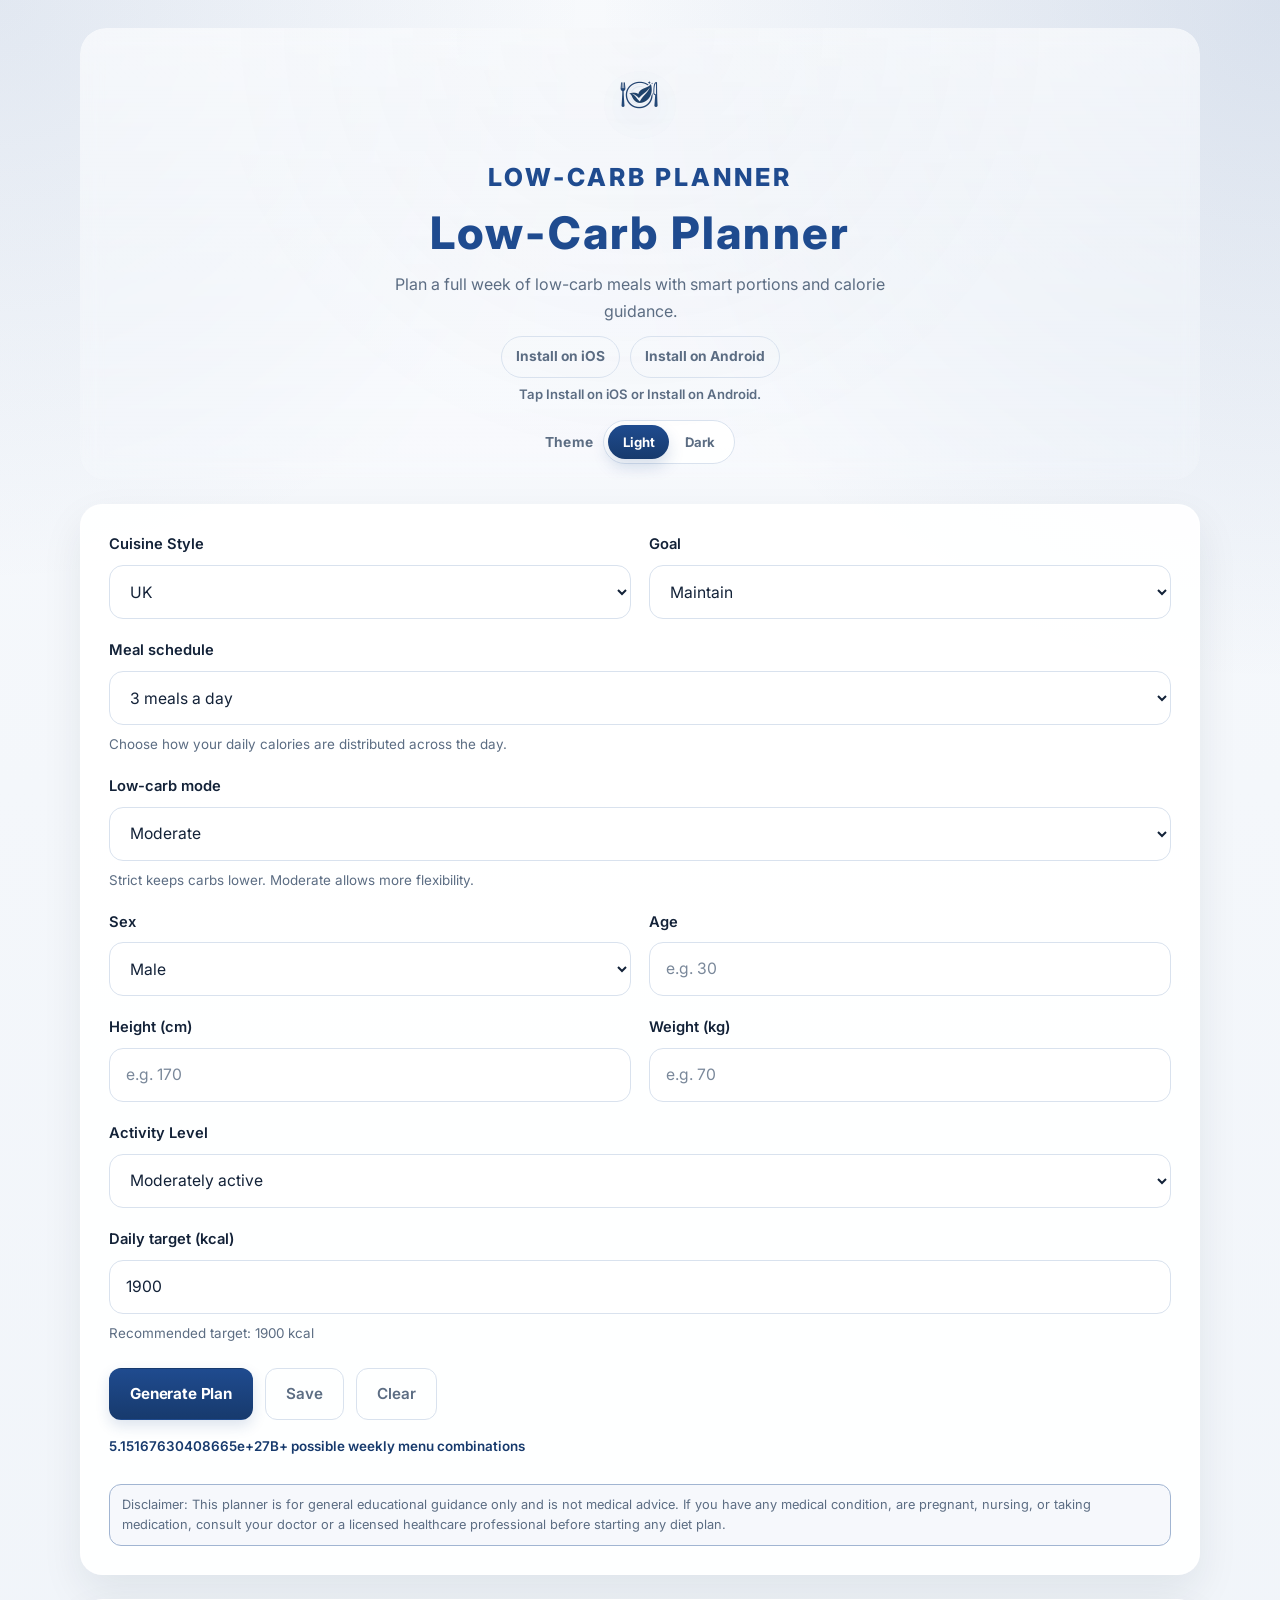
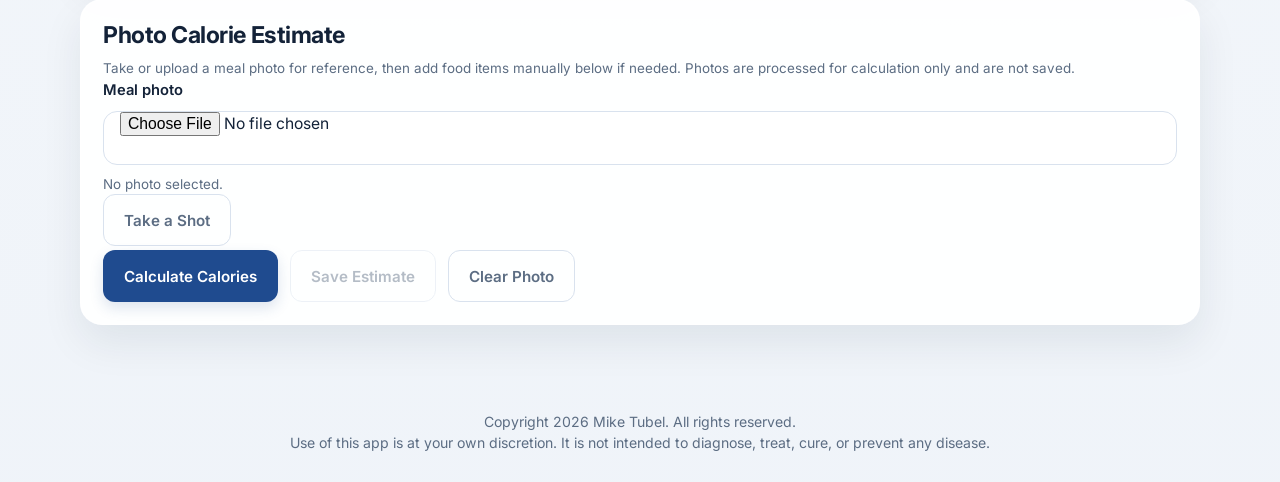
==== commit 06e2b079: "Clarify camera as reference flow" ====
--- a/index.html
+++ b/index.html
@@ -175,7 +175,7 @@
 
     <section class="photo-calorie" aria-label="Photo calorie estimate">
       <h3>Photo Calorie Estimate</h3>
-      <p class="hint">Take or upload a meal photo. If photo analysis is unavailable, you can still add food items manually below. Photos are processed for calculation only and are not saved.</p>
+      <p class="hint">Take or upload a meal photo for reference, then add food items manually below if needed. Photos are processed for calculation only and are not saved.</p>
 
       <div class="controls-row single-column">
         <div class="field-group">
@@ -199,7 +199,7 @@
       <div id="savedPhotoEstimates" class="saved-photo-estimates hidden"></div>
 
       <div id="manualPhotoFallback" class="manual-photo-fallback hidden" aria-live="polite">
-        <p class="manual-fallback-title">Photo estimate unavailable. Add up to 10 food items, then tap Estimate From List.</p>
+        <p class="manual-fallback-title">Use your photo as reference. Add up to 10 food items, then tap Estimate From List.</p>
         <div class="manual-fallback-row">
           <input id="manualFoodInput" type="text" maxlength="60" placeholder="e.g. grilled chicken" aria-label="Food item">
           <button id="addManualFoodBtn" type="button" class="secondary">Add Item</button>
